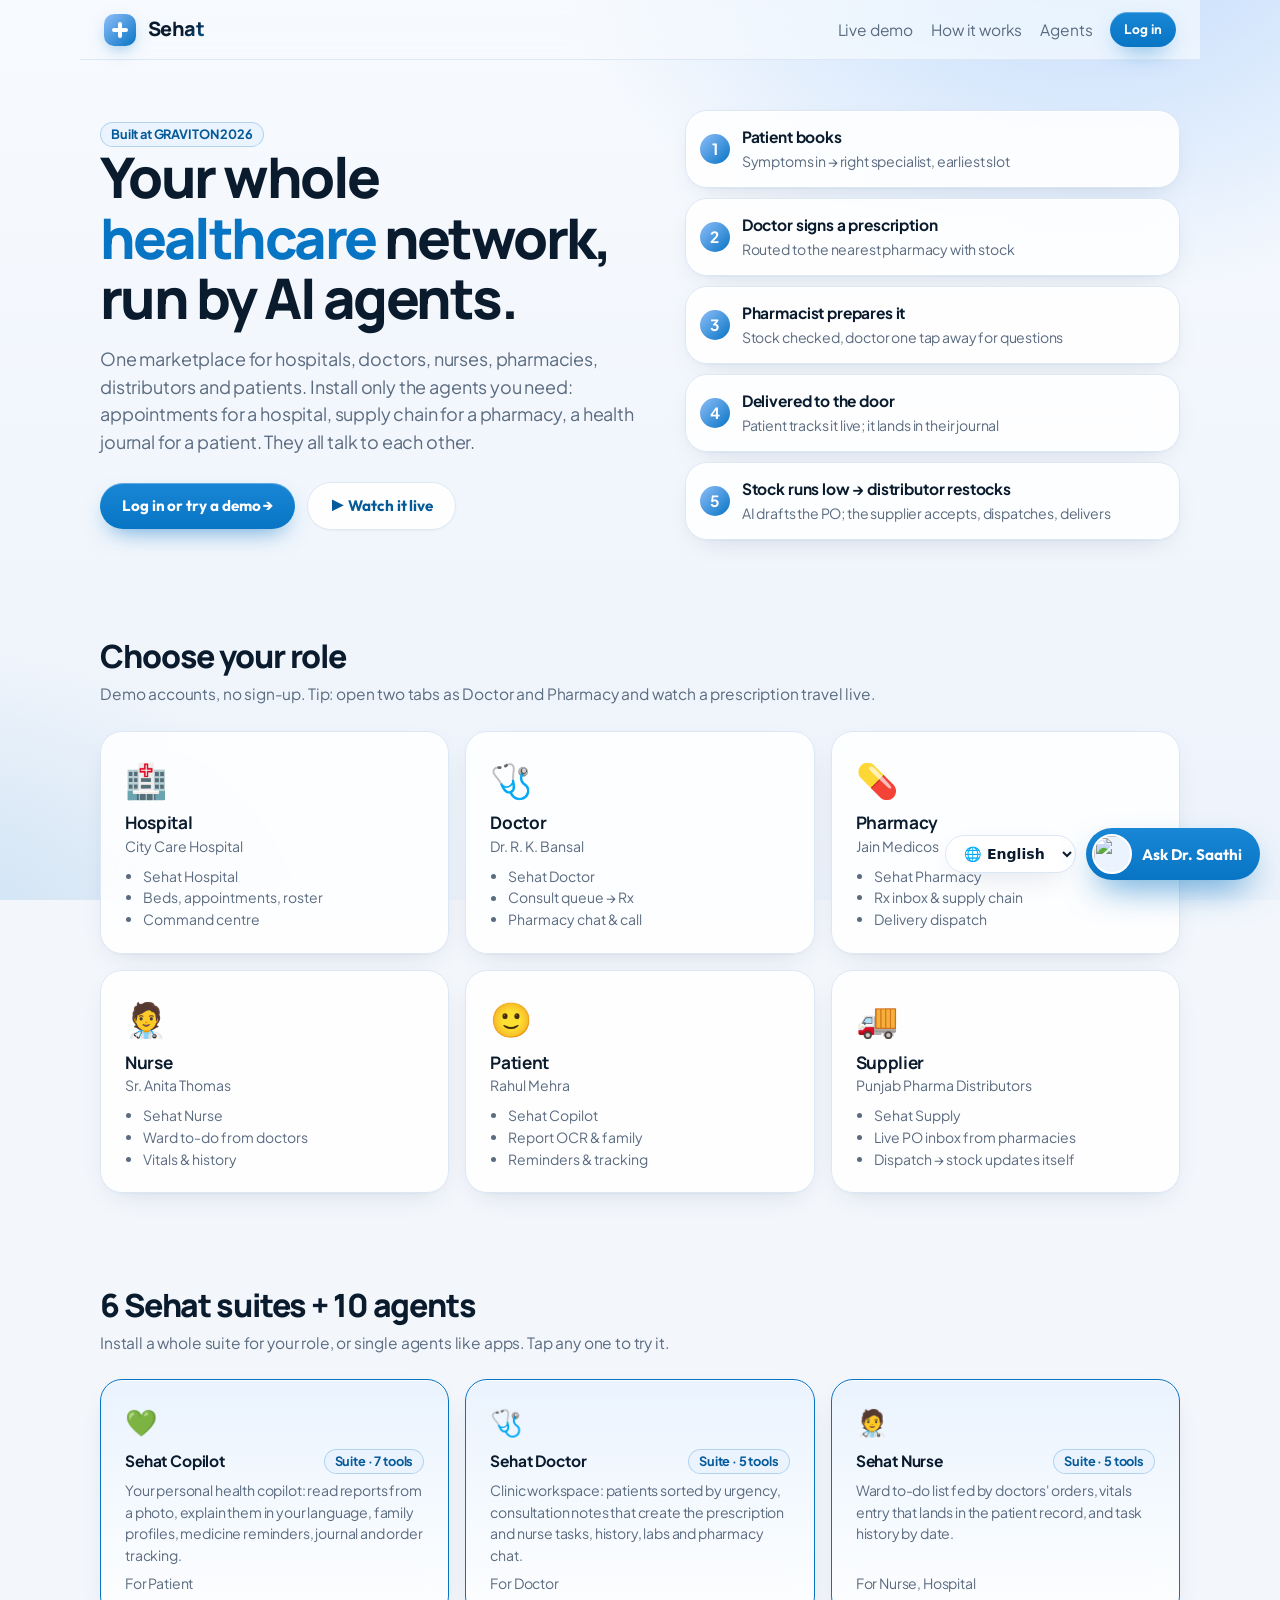
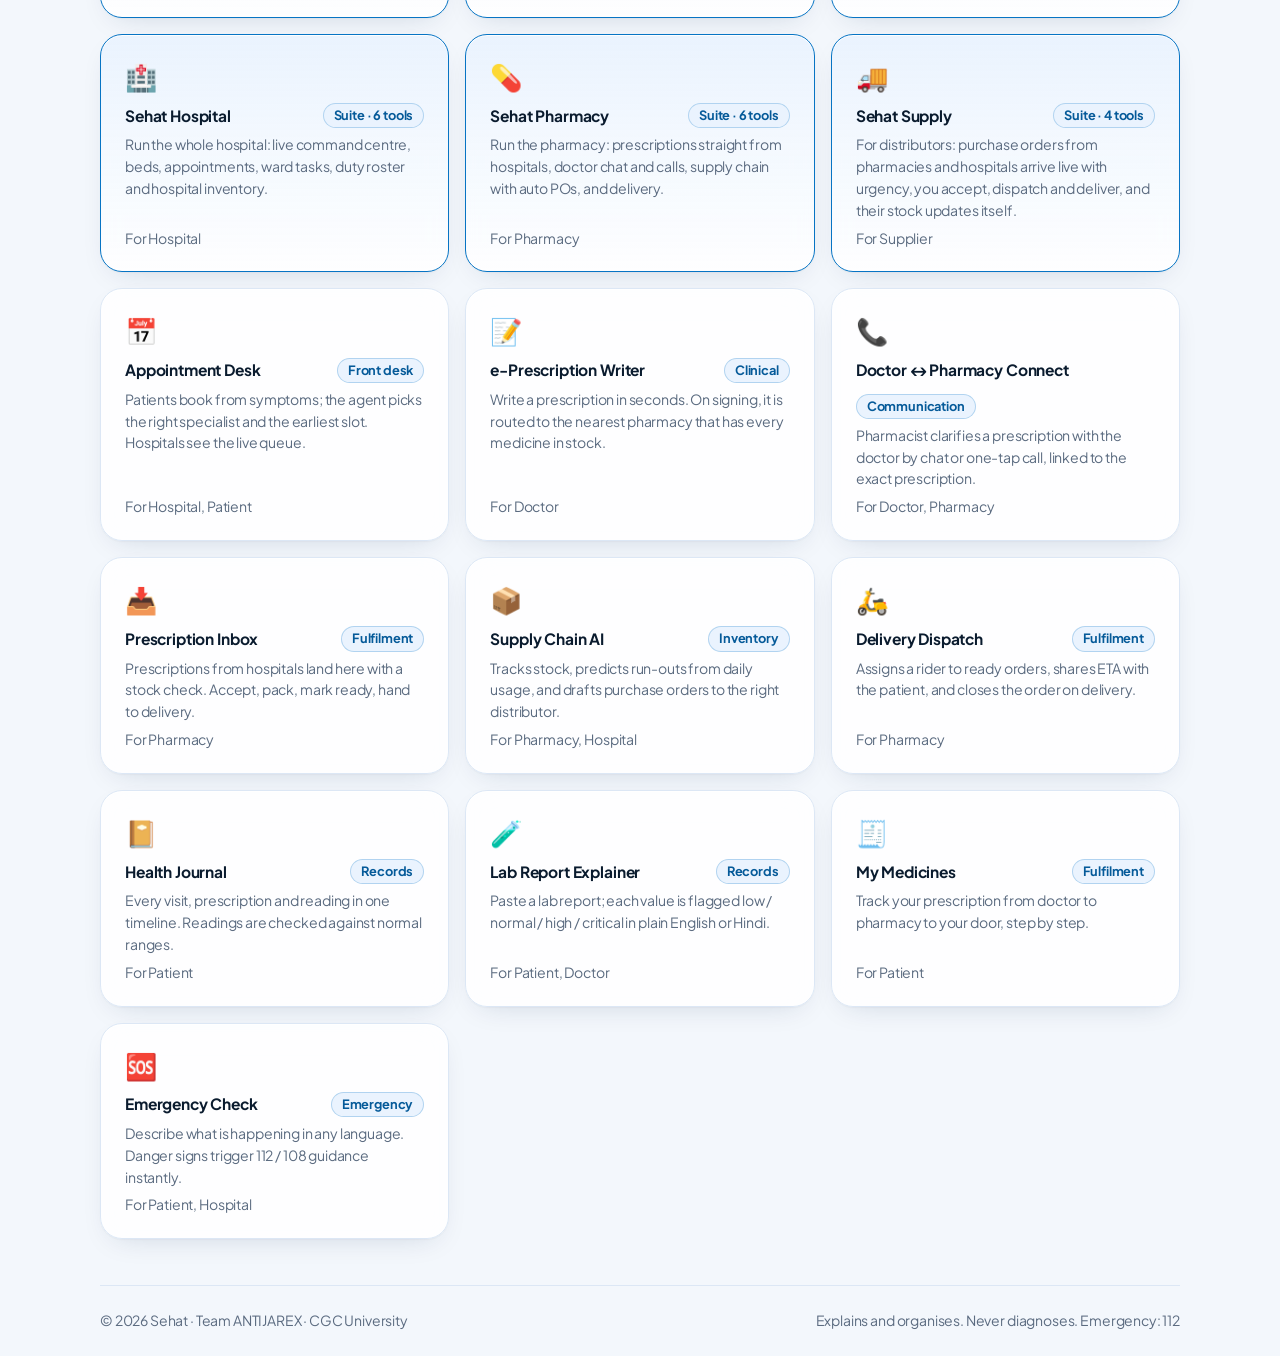
==== index.html @ 149d1398 "fix: reliable demo and hub-first routing; PDF fallback, sign-up, drop ER triage - Demo Doctor pane u" ====
<!doctype html>
<html lang="en">
<head>
<meta charset="utf-8">
<meta name="viewport" content="width=device-width,initial-scale=1">
<script>try{var th=localStorage.getItem("sehat_theme");if(th!=="dark"&&th!=="light")th=matchMedia("(prefers-color-scheme: dark)").matches?"dark":"light";document.documentElement.dataset.theme=th}catch(e){document.documentElement.dataset.theme="light"}</script>
<link rel="icon" href="/favicon.svg?v=2" type="image/svg+xml">
<title>Sehat · Healthcare Agents</title>
<link rel="preconnect" href="https://fonts.googleapis.com"><link rel="stylesheet" href="https://fonts.googleapis.com/css2?family=Manrope:wght@600;700;800&family=Outfit:wght@500;600;700&family=IBM+Plex+Mono:wght@500;600&family=Plus+Jakarta+Sans:wght@400;500;600;700&display=swap">
<link rel="stylesheet" href="style.css?v=9">
<style>
.wrap{max-width:1120px;margin:auto;padding:0 20px}
.top{display:flex;align-items:center;gap:18px;padding:12px 24px;margin:0 -20px}.top .links{margin-left:auto;display:flex;gap:18px;align-items:center}.top .links a:not(.btn){text-decoration:none;color:var(--mut)}
.hero{display:grid;grid-template-columns:1.1fr 1fr;gap:40px;align-items:center;padding:50px 0}
.hero h1{font-size:clamp(34px,5.5vw,56px);line-height:1.08}.hero h1 span{color:var(--pri)}.hero p{color:var(--mut);font-size:18px;margin:16px 0 26px}
.flow{display:flex;flex-direction:column;gap:10px}.flow .card{display:flex;gap:12px;align-items:center;padding:14px}.flow .n{width:30px;height:30px;border-radius:50%;background:linear-gradient(135deg,#8EBEF9,#0774C4);color:#fff;display:grid;place-items:center;font-weight:700;flex:none}
section{padding:46px 0}h2{font-size:32px;margin-bottom:6px}.sub{color:var(--mut);margin:0 0 24px}
.role{cursor:pointer;transition:.15s;text-align:left}.role:hover{border-color:var(--pri);transform:translateY(-2px)}.role .ic{font-size:34px}.role ul{margin:8px 0 0;padding-left:18px;color:var(--mut);font-size:14px}
#cat .agent{cursor:pointer}#cat .agent:hover{transform:translateY(-2px)}.role.dim{opacity:.4}.role.hit{border-color:var(--pri);box-shadow:0 0 0 3px rgba(142,190,249,.5),var(--shadow-lg)}#pickHint{color:var(--teal-dark);font-weight:600}#start{scroll-margin-top:70px}
footer{border-top:1px solid var(--line);padding:24px 0;color:var(--mut);font-size:14px;display:flex;justify-content:space-between;flex-wrap:wrap;gap:8px}
@media(max-width:860px){.hero{grid-template-columns:1fr}.top .links a:not(.btn){display:none}}
</style>
</head>
<body>
<div class="wrap">
<div class="top topbar"><a class="brand" href="/" aria-label="Sehat home"><span class="brand-mark" aria-hidden="true"></span><span class="brand-name">Sehat</span></a>
  <div class="links"><a href="demo.html">Live demo</a><a href="#flow">How it works</a><a href="#agents">Agents</a><a href="login.html" class="btn sm">Log in</a></div></div>

<div class="hero">
  <div><span class="pill">Built at GRAVITON 2026</span>
    <h1>Your whole <span>healthcare</span> network, run by AI agents.</h1>
    <p>One marketplace for hospitals, doctors, nurses, pharmacies, distributors and patients. Install only the agents you need: appointments for a hospital, supply chain for a pharmacy, a health journal for a patient. They all talk to each other.</p>
    <div class="row"><a class="btn" href="login.html">Log in or try a demo →</a><a class="btn ghost" href="demo.html">▶ Watch it live</a></div></div>
  <div class="flow" id="flow">
    <div class="card"><span class="n">1</span><div><b>Patient books</b><br><span class="muted">Symptoms in → right specialist, earliest slot</span></div></div>
    <div class="card"><span class="n">2</span><div><b>Doctor signs a prescription</b><br><span class="muted">Routed to the nearest pharmacy with stock</span></div></div>
    <div class="card"><span class="n">3</span><div><b>Pharmacist prepares it</b><br><span class="muted">Stock checked, doctor one tap away for questions</span></div></div>
    <div class="card"><span class="n">4</span><div><b>Delivered to the door</b><br><span class="muted">Patient tracks it live; it lands in their journal</span></div></div>
    <div class="card"><span class="n">5</span><div><b>Stock runs low → distributor restocks</b><br><span class="muted">AI drafts the PO; the supplier accepts, dispatches, delivers</span></div></div>
  </div>
</div>

<section id="start"><h2>Choose your role</h2><p class="sub" id="pickHint" style="display:none"></p><p class="sub">Demo accounts, no sign-up. Tip: open two tabs as Doctor and Pharmacy and watch a prescription travel live.</p>
  <div class="grid g3" id="roles"></div></section>

<section id="agents"><h2>6 Sehat suites + 10 agents</h2><p class="sub">Install a whole suite for your role, or single agents like apps. Tap any one to try it.</p><div class="grid g3" id="cat"></div></section>

<footer><span>© 2026 Sehat · Team ANTIJAREX · CGC University</span><span>Explains and organises. Never diagnoses. Emergency: 112</span></footer>
</div>
<script src="data.js?v=10"></script>
<script>
const WHAT={hospital:['Sehat Hospital','Beds, appointments, roster','Command centre'],doctor:['Sehat Doctor','Consult queue → Rx','Pharmacy chat & call'],nurse:['Sehat Nurse','Ward to-do from doctors','Vitals & history'],pharmacy:['Sehat Pharmacy','Rx inbox & supply chain','Delivery dispatch'],patient:['Sehat Copilot','Report OCR & family','Reminders & tracking'],supplier:['Sehat Supply','Live PO inbox from pharmacies','Dispatch → stock updates itself']};
document.getElementById('roles').innerHTML=Object.entries(ROLES).map(([k,r])=>`<button class="card role" data-role="${k}" onclick="enter('${k}')"><span class="ic">${r.ic}</span><h3 style="margin-top:6px">${r.label}</h3><span class="muted">${r.org}</span><ul>${WHAT[k].map(x=>`<li>${x}</li>`).join('')}</ul></button>`).join('');
document.getElementById('cat').innerHTML=SUITES.map(a=>`<div class="card agent" onclick="pick('${a.id}')" style="border-color:var(--pri);background:linear-gradient(180deg,var(--soft),var(--card))"><span class="ic">${a.ic}</span><div class="row"><b>${a.name}</b><span class="sp"></span><span class="pill">Suite · ${a.tabs.length} tools</span></div><p>${a.desc}</p><span class="muted">For ${a.for.map(r=>ROLES[r].label).join(', ')}</span></div>`).join('')+AGENTS.map(a=>`<div class="card agent" onclick="pick('${a.id}')"><span class="ic">${a.ic}</span><div class="row"><b>${a.name}</b><span class="sp"></span><span class="pill">${a.cat}</span></div><p>${a.desc}</p><span class="muted">For ${a.for.map(r=>ROLES[r].label).join(', ')}</span></div>`).join('');
const WORKSPACE={patient:'/hub/app.html?role=patient&view=sehat_copilot',doctor:'/hub/app.html?role=doctor&view=sehat_doctor',nurse:'/hub/app.html?role=nurse&view=sehat_nurse'};
// A feature card sends you up to the role chooser with the roles that can use it lit up.
function pick(aid){const a=SUITES.concat(AGENTS).find(x=>x.id===aid);try{sessionStorage.setItem('sehat_view',aid)}catch(e){}
  document.querySelectorAll('.role').forEach(b=>{const ok=a.for.includes(b.dataset.role);b.classList.toggle('hit',ok);b.classList.toggle('dim',!ok)});
  const h=document.getElementById('pickHint');h.style.display='';h.textContent=`${a.ic} ${a.name} is for ${a.for.map(r=>ROLES[r].label).join(' or ')}. Choose your role to open it.`;
  document.getElementById('start').scrollIntoView({behavior:'smooth'})}
function enter(k){try{sessionStorage.setItem('sehat_role',k);if(WORKSPACE[k])sessionStorage.removeItem('sehat_view')}catch(e){}location.href=WORKSPACE[k]||'app.html'}
</script>
<script src="assistant.js?v=5"></script>
</body>
</html>
---- style.css ----
/* Sehat network hub. Tokens, chrome and components are copied from Sehat Copilot
   (copilot/public/styles.css: base system + the 2026 blue remap at the end) so every
   hub page looks like the patient app. Hub class names (.ghost, .sm, .pill, .kpi) map onto them. */
:root{color-scheme:light;
  --teal:#0774C4;--teal-dark:#055A99;--teal-tint:#EAF3FE;--cyan:#8EBEF9;
  --ink:#0A1B2E;--muted:#5B6B80;--bg:#F3F7FC;--card:rgba(255,255,255,.86);--card-solid:#fff;
  --line:#DCE7F5;--line-light:rgba(220,231,245,.8);
  --ok:#059669;--warn:#D97706;--crit:#DC2626;--ok-bg:#D1FAE5;--warn-bg:#FEF3C7;--crit-bg:#FEE2E2;
  --radius:22px;--radius-sm:12px;
  --mono:"IBM Plex Mono",ui-monospace,Menlo,Consolas,monospace;
  --sans:"Plus Jakarta Sans","Outfit","Noto Sans Devanagari",system-ui,-apple-system,sans-serif;
  --display:"Manrope","Plus Jakarta Sans",system-ui,sans-serif;
  --shadow:0 1px 0 rgba(255,255,255,.9) inset,0 10px 30px -14px rgba(7,40,80,.18),0 1px 2px rgba(7,40,80,.04);
  --shadow-lg:0 1px 0 rgba(255,255,255,.9) inset,0 26px 60px -22px rgba(7,40,80,.28),0 2px 6px rgba(7,40,80,.05);
  /* hub aliases */
  --txt:var(--ink);--mut:var(--muted);--pri:var(--teal);--pri2:var(--cyan);--soft:var(--teal-tint);--bad:var(--crit);--r:var(--radius)}
:root[data-theme="dark"]{color-scheme:dark;
  --teal:#8EBEF9;--teal-dark:#B5D5FC;--teal-tint:rgba(142,190,249,.12);--cyan:#4FA3F0;--ink:#EAF2FD;--muted:#8FA3BD;--bg:#050D18;
  --card:rgba(10,24,42,.72);--card-solid:#0B1A2E;--line:rgba(142,190,249,.12);--line-light:rgba(142,190,249,.08);
  --ok-bg:rgba(5,150,105,.18);--warn-bg:rgba(217,119,6,.18);--crit-bg:rgba(220,38,38,.18);
  --shadow:0 1px 0 rgba(255,255,255,.05) inset,0 18px 40px -16px rgba(0,0,0,.75);
  --shadow-lg:0 1px 0 rgba(255,255,255,.07) inset,0 30px 70px -20px rgba(0,0,0,.85)}
*{box-sizing:border-box}html{-webkit-text-size-adjust:100%;scroll-behavior:smooth}
body{margin:0;background:var(--bg);color:var(--ink);font-family:var(--sans);font-size:15.5px;line-height:1.55;letter-spacing:-.01em;overflow-x:hidden;-webkit-font-smoothing:antialiased}
body::before{content:"";position:fixed;inset:0;z-index:-1;pointer-events:none;background:radial-gradient(70vw 50vw at 85% -10%,rgba(142,190,249,.55),transparent 60%),radial-gradient(50vw 40vw at -5% 105%,rgba(7,116,196,.14),transparent 60%),linear-gradient(180deg,#F7FAFE 0%,#EDF3FB 100%)}
:root[data-theme="dark"] body::before{background:radial-gradient(60vw 45vw at 85% -10%,rgba(7,116,196,.42),transparent 62%),radial-gradient(45vw 40vw at 0% 110%,rgba(142,190,249,.12),transparent 60%),linear-gradient(180deg,#06101D 0%,#040A13 100%)}
a{color:inherit}p{margin:0 0 .6em}
h1,h2,h3,h4,.brand-name{font-family:var(--display);margin:0;line-height:1.25}
h1{font-size:clamp(1.8rem,3vw,2.6rem);font-weight:800;letter-spacing:-.045em;line-height:1.06}h2{font-size:1.5rem;font-weight:800;letter-spacing:-.035em}h3{font-size:1.08rem;font-weight:700;letter-spacing:-.02em}
button,input,select,textarea{font:inherit;color:inherit}

/* top bar + logo (Copilot .topbar / .brand / .brand-mark) */
.topbar{position:sticky;top:0;z-index:30;display:flex;align-items:center;justify-content:space-between;gap:14px;padding:12px 24px;background:rgba(247,250,254,.72);-webkit-backdrop-filter:blur(20px) saturate(160%);backdrop-filter:blur(20px) saturate(160%);border-bottom:1px solid var(--line)}
:root[data-theme="dark"] .topbar{background:rgba(5,13,24,.66)}
.top-right{display:flex;align-items:center;gap:12px;flex-wrap:wrap}
.brand{display:flex;align-items:center;gap:12px;min-width:0;text-decoration:none;color:inherit}
.brand-mark{width:32px;height:32px;border-radius:10px;background:linear-gradient(135deg,#8EBEF9,#0774C4);box-shadow:0 6px 18px -6px rgba(7,116,196,.6);position:relative;flex:none;transition:transform .25s cubic-bezier(.16,1,.3,1)}
.brand:hover .brand-mark{transform:scale(1.08) rotate(3deg)}
.brand-mark::before,.brand-mark::after{content:"";position:absolute;background:#fff;border-radius:2px}
.brand-mark::before{left:14px;top:8px;width:4px;height:16px}.brand-mark::after{left:8px;top:14px;width:16px;height:4px}
.brand-name{font-weight:800;font-size:1.24rem;white-space:nowrap;letter-spacing:-.03em;background:linear-gradient(135deg,var(--ink) 60%,var(--teal-dark) 100%);-webkit-background-clip:text;background-clip:text;-webkit-text-fill-color:transparent}
.userchip{display:inline-flex;align-items:center;gap:8px;border:1px solid var(--line);background:var(--card);border-radius:999px;padding:5px 12px 5px 6px;font-size:.86rem;font-weight:600}
.userchip i{font-style:normal;width:26px;height:26px;border-radius:50%;display:grid;place-items:center;background:var(--teal-tint)}
.themebtn{width:36px;height:36px;border-radius:50%;border:1px solid var(--line);background:var(--card);cursor:pointer;display:grid;place-items:center}

/* buttons (Copilot .btn / .btn.primary / .btn.secondary / .btn.small) */
.btn{display:inline-flex;align-items:center;justify-content:center;gap:8px;font-family:"Outfit",var(--sans);border:0;background:linear-gradient(180deg,#1A86D6 0%,#0774C4 100%);color:#fff;padding:11px 22px;border-radius:999px;cursor:pointer;font-weight:700;font-size:.95rem;text-decoration:none;letter-spacing:-.005em;box-shadow:0 10px 24px -10px rgba(7,116,196,.7),0 1px 0 rgba(255,255,255,.3) inset;transition:transform .25s cubic-bezier(.2,.8,.2,1),box-shadow .25s ease,background .25s ease}
.btn:hover:not(:disabled){transform:translateY(-2px);box-shadow:0 16px 32px -12px rgba(7,116,196,.8),0 1px 0 rgba(255,255,255,.3) inset}
.btn:active{transform:translateY(1px) scale(.97)}
:root[data-theme="dark"] .btn{background:linear-gradient(180deg,#A6CCFA 0%,#8EBEF9 100%);color:#04213F}
.btn.ghost{background:rgba(255,255,255,.88);color:var(--teal-dark);border:1px solid var(--line);box-shadow:0 1px 2px rgba(15,23,42,.04),inset 0 1px 0 rgba(255,255,255,.85)}
:root[data-theme="dark"] .btn.ghost{background:rgba(142,190,249,.08);color:var(--teal-dark)}
.btn.sm{padding:7px 14px;font-size:.86rem;font-weight:600}
.btn.red{background:linear-gradient(180deg,#EF4444,#DC2626);color:#fff;box-shadow:0 10px 24px -10px rgba(220,38,38,.6)}
.btn:disabled{opacity:.5;cursor:not-allowed;transform:none}
.link{background:none;border:0;color:var(--muted);cursor:pointer;font:inherit;padding:0;text-align:left}.link:hover{color:var(--teal)}

/* surfaces (Copilot .card / .stat / .kicker / .badge / .flag) */
.card{background:var(--card);-webkit-backdrop-filter:blur(14px);backdrop-filter:blur(14px);border:1px solid var(--line);border-radius:var(--radius);padding:22px 24px;box-shadow:var(--shadow);position:relative;transition:transform .45s cubic-bezier(.2,.8,.2,1),box-shadow .45s ease,border-color .3s ease}
.card:hover{box-shadow:var(--shadow-lg);border-color:rgba(142,190,249,.55)}
.grid{display:grid;gap:16px}.g2{grid-template-columns:repeat(2,minmax(0,1fr))}.g3{grid-template-columns:repeat(3,minmax(0,1fr))}.g4{grid-template-columns:repeat(4,minmax(0,1fr))}
@media(max-width:900px){.g3,.g4{grid-template-columns:1fr 1fr}.g2{grid-template-columns:1fr}}@media(max-width:560px){.g3,.g4{grid-template-columns:1fr}}
.row{display:flex;gap:12px;align-items:center;flex-wrap:wrap}.sp{flex:1}
.muted{color:var(--muted);font-size:.88rem}
.pill{display:inline-flex;align-items:center;gap:6px;border-radius:999px;padding:2px 10px;font-size:.8rem;font-weight:700;line-height:1.5;white-space:nowrap;border:1px solid rgba(7,116,196,.25);color:var(--teal-dark);background:var(--teal-tint)}
.pill.ok{color:var(--ok);background:var(--ok-bg);border-color:rgba(16,185,129,.3)}
.pill.warn{color:var(--warn);background:var(--warn-bg);border-color:rgba(245,158,11,.35)}
.pill.bad{color:var(--crit);background:var(--crit-bg);border-color:rgba(239,68,68,.35)}
.eyebrow,.kicker{font-family:var(--mono);font-size:.72rem;font-weight:600;text-transform:uppercase;letter-spacing:.18em;color:var(--teal)}
.kicker::before{content:"";display:inline-block;width:18px;height:1px;background:currentColor;vertical-align:middle;margin-right:10px;opacity:.7}
.kpi{border-radius:22px;padding:20px 22px;overflow:hidden}
.kpi b{display:block;font-family:var(--display);font-size:2.3rem;font-weight:800;line-height:1;letter-spacing:-.03em;margin-bottom:6px;color:var(--teal-dark)}
.kpi span{color:var(--muted);font-size:.92rem;font-weight:600}
.ai{display:flex;gap:12px;align-items:flex-start;border-radius:16px;padding:14px 16px;background:linear-gradient(135deg,rgba(7,116,196,.10),rgba(142,190,249,.08));border:1px solid rgba(7,116,196,.22);margin-bottom:14px}
.ai b{color:var(--teal-dark)}

/* forms + tables */
input,select,textarea{width:100%;background:var(--card-solid);border:1px solid var(--line);color:var(--ink);border-radius:14px;padding:10px 13px;font:inherit;transition:border-color .2s ease,box-shadow .2s ease}
input:focus,select:focus,textarea:focus{border-color:var(--teal);box-shadow:0 0 0 4px rgba(142,190,249,.35);outline:none}
:focus-visible{outline:3px solid rgba(142,190,249,.8);outline-offset:2px}
textarea{min-height:90px;resize:vertical}label{display:block;font-size:.84rem;font-weight:600;color:var(--muted);margin:12px 0 5px}
table{width:100%;border-collapse:collapse;font-size:.92rem}th,td{text-align:left;padding:10px 8px;border-bottom:1px solid var(--line)}
th{font-family:var(--mono);color:var(--muted);font-weight:600;font-size:.7rem;text-transform:uppercase;letter-spacing:.1em}

/* app shell (Copilot .shell / .nav / .main) */
.shell{display:grid;grid-template-columns:250px minmax(0,1fr);max-width:1360px;margin:0 auto;gap:16px}
.side{position:sticky;top:64px;align-self:start;display:flex;flex-direction:column;gap:12px;padding:22px 12px;max-height:calc(100vh - 64px);overflow:auto}
.org{border-radius:16px;padding:12px 14px;font-size:.84rem;background:var(--card);border:1px solid var(--line);box-shadow:var(--shadow)}.org b{display:block;font-family:var(--display);font-size:1rem}
.nav{display:flex;flex-direction:column;gap:4px}
.nav a{display:flex;align-items:center;gap:10px;border:1px solid transparent;padding:11px 14px;border-radius:14px;cursor:pointer;color:var(--muted);font-weight:600;font-size:.94rem;text-decoration:none;position:relative;overflow:hidden;transition:background .25s ease,color .25s ease,transform .25s ease}
.nav a:hover{background:rgba(7,116,196,.08);color:var(--ink);transform:translateX(3px)}
.nav a.on{background:linear-gradient(90deg,rgba(142,190,249,.22),rgba(142,190,249,0));color:var(--teal-dark);font-weight:700}
.nav a.on::before{content:"";position:absolute;left:0;top:8px;bottom:8px;width:4px;border-radius:0 4px 4px 0;background:linear-gradient(180deg,#8EBEF9,#0774C4);box-shadow:0 0 14px rgba(7,116,196,.6)}
.nav .h{font-family:var(--mono);font-size:.68rem;text-transform:uppercase;letter-spacing:.14em;color:var(--muted);margin:14px 14px 4px}
.nav a.ws{background:linear-gradient(180deg,#1A86D6,#0774C4);color:#fff}
.main{padding:24px 28px 48px;min-width:0}
.main.rise>*{animation:v3rise .5s cubic-bezier(.2,.8,.2,1) both}
@keyframes v3rise{from{opacity:0;transform:translateY(14px)}to{opacity:1;transform:none}}
.head{margin-bottom:22px}.head p{margin:6px 0 0;color:var(--muted);font-size:1.04rem;max-width:62ch}
@media(max-width:820px){.shell{grid-template-columns:1fr}.side{position:static;max-height:none}.main{padding:18px 16px}.topbar{padding:10px 16px}}

/* hub widgets */
.agent{display:flex;flex-direction:column;gap:6px}.agent .ic{font-size:26px}.agent p{margin:0;color:var(--muted);font-size:.88rem;flex:1}
.feed div{padding:9px 0;border-bottom:1px solid var(--line);font-size:.92rem}.feed small{color:var(--muted)}
.steps{display:flex;gap:4px;margin:10px 0}.steps span{flex:1;height:6px;border-radius:9px;background:var(--line)}.steps span.on{background:linear-gradient(90deg,#8EBEF9,#0774C4)}
.msg{padding:9px 13px;border-radius:16px;margin:6px 0;max-width:80%;font-size:.92rem}.msg.me{background:var(--teal);color:#fff;margin-left:auto}.msg.them{background:var(--teal-tint)}
#toast{position:fixed;bottom:20px;right:20px;background:var(--ink);color:var(--bg);padding:11px 18px;border-radius:999px;font-weight:600;opacity:0;transition:.25s;pointer-events:none;z-index:50}#toast.on{opacity:1}
.hero-card{padding:34px 38px;border-radius:28px;color:#EAF2FD;border:1px solid rgba(142,190,249,.35);position:relative;overflow:hidden;margin-bottom:20px;
  background:radial-gradient(120% 140% at 100% 0%,rgba(142,190,249,.55) 0%,rgba(142,190,249,0) 45%),radial-gradient(90% 120% at 0% 100%,rgba(3,40,80,.9) 0%,rgba(3,40,80,0) 60%),linear-gradient(135deg,#0774C4 0%,#04437A 100%);
  box-shadow:0 40px 80px -30px rgba(7,116,196,.6),0 1px 0 rgba(255,255,255,.25) inset}
.hero-card .eyebrow{color:#B9D7FB}.hero-card h2{font-size:clamp(26px,3vw,40px);max-width:620px;margin:6px 0 8px;color:#fff}.hero-card p{max-width:62%;margin:0;color:#DCEBFD}
.hero-card .orbic{position:absolute;right:46px;top:50%;transform:translateY(-50%);font-size:64px;filter:drop-shadow(0 0 26px rgba(142,190,249,.75))}
@media(max-width:720px){.hero-card p{max-width:100%}.hero-card .orbic{display:none}}
.tabs{display:inline-flex;flex-wrap:wrap;gap:4px;border-radius:999px;padding:4px;background:rgba(7,116,196,.06);border:1px solid var(--line);margin-bottom:20px}
.tabs button{border:0;background:none;border-radius:999px;padding:8px 16px;font-weight:600;font-size:.88rem;color:var(--muted);cursor:pointer}
.tabs button.on{background:var(--card-solid);color:var(--teal-dark);box-shadow:0 4px 14px -6px rgba(7,40,80,.3)}
.chips{display:flex;flex-wrap:wrap;gap:6px}.chips button{border:1px solid var(--line);background:var(--card);color:var(--ink);border-radius:999px;padding:6px 12px;font:inherit;font-size:.86rem;cursor:pointer}.chips button.on{background:var(--teal);border-color:var(--teal);color:#fff}
.scale{display:flex;gap:6px}.scale button{width:38px;height:38px;border-radius:50%;border:1px solid var(--line);background:var(--card);color:var(--ink);cursor:pointer;font:inherit}.scale button.on{background:var(--teal);color:#fff;border-color:var(--teal)}
.famchip{display:flex;gap:6px;flex-wrap:wrap;margin-bottom:16px}.famchip button{border:1px solid var(--line);background:var(--card);border-radius:999px;padding:6px 14px;cursor:pointer;font:inherit;color:var(--ink)}.famchip button.on{border-color:var(--teal);background:var(--teal-tint);color:var(--teal-dark);font-weight:600}

/* login */
.login-shell{min-height:100dvh;display:grid;grid-template-columns:1.1fr 1fr;gap:7vw;align-items:center;padding:5vw 8vw}
.login-story h1{font-size:clamp(42px,5.4vw,74px);line-height:1.02;margin:30px 0 16px}.login-story p{max-width:430px;color:var(--muted)}
.orb{width:130px;height:130px;display:grid;place-items:center;font-size:58px;border-radius:36px;background:linear-gradient(135deg,#8EBEF9,#0774C4);color:#fff;box-shadow:0 30px 40px -18px rgba(7,116,196,.45);margin-top:30px}
.login-form{padding:40px;max-width:480px;width:100%}.login-form h2{font-size:38px}.demo-roles{display:grid;grid-template-columns:1fr 1fr;gap:8px;margin-top:10px}
.demo-roles button{background:var(--card-solid);border:1px solid var(--line);border-radius:14px;padding:10px 12px;text-align:left;cursor:pointer;font:inherit;color:var(--ink);transition:border-color .2s,transform .2s}.demo-roles button:hover{border-color:var(--teal);transform:translateY(-1px)}
@media(max-width:820px){.login-shell{grid-template-columns:1fr;padding:28px 18px}.orb{display:none}}
/* narrow screens and demo panes: sidebar becomes a scrolling tab strip so content starts at the top */
@media(max-width:820px){.userchip,.org,.nav .h{display:none}.side{padding:8px 12px 0}.nav{flex-direction:row;overflow-x:auto;gap:6px}.nav a{white-space:nowrap;padding:8px 12px}.nav a.on::before{display:none}.nav a.on{background:var(--teal-tint)}.hero-card{padding:22px 24px}.tabs{display:flex;flex-wrap:nowrap;overflow-x:auto;border-radius:16px}.tabs button{white-space:nowrap}}
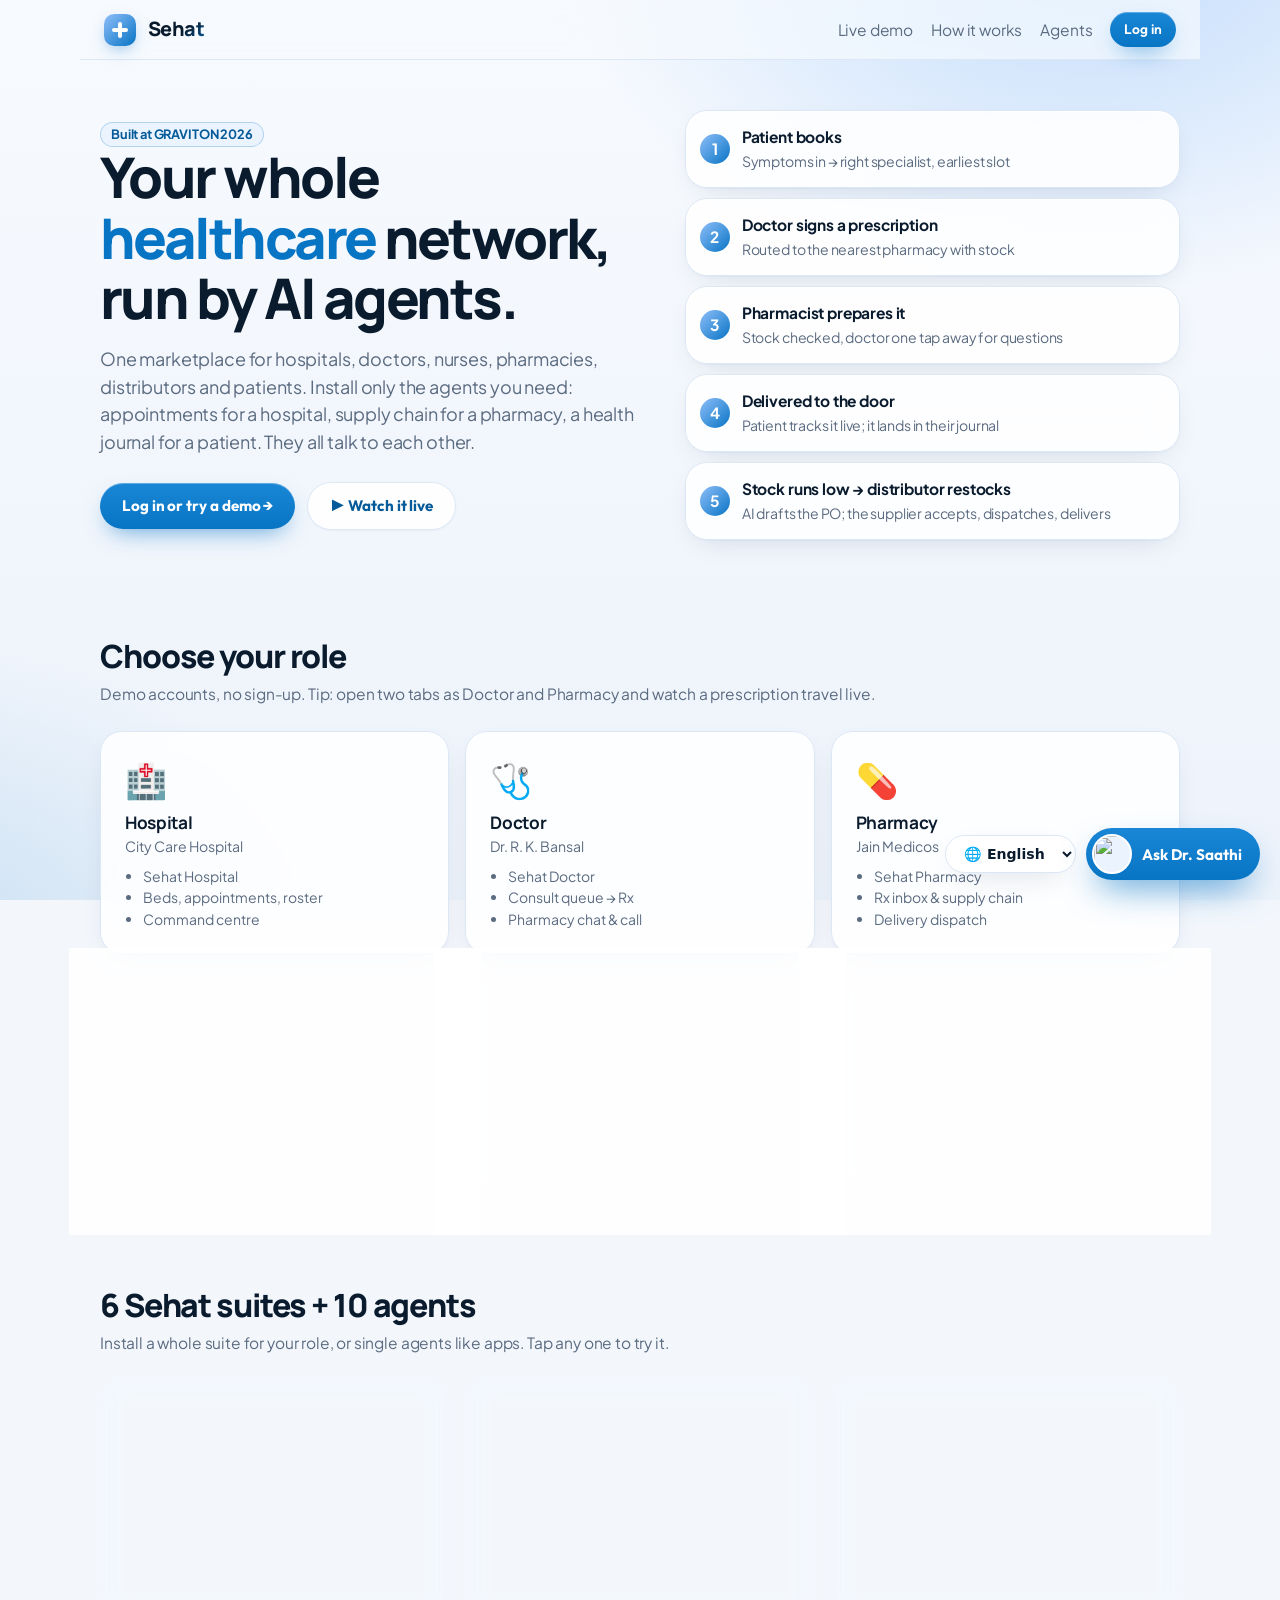
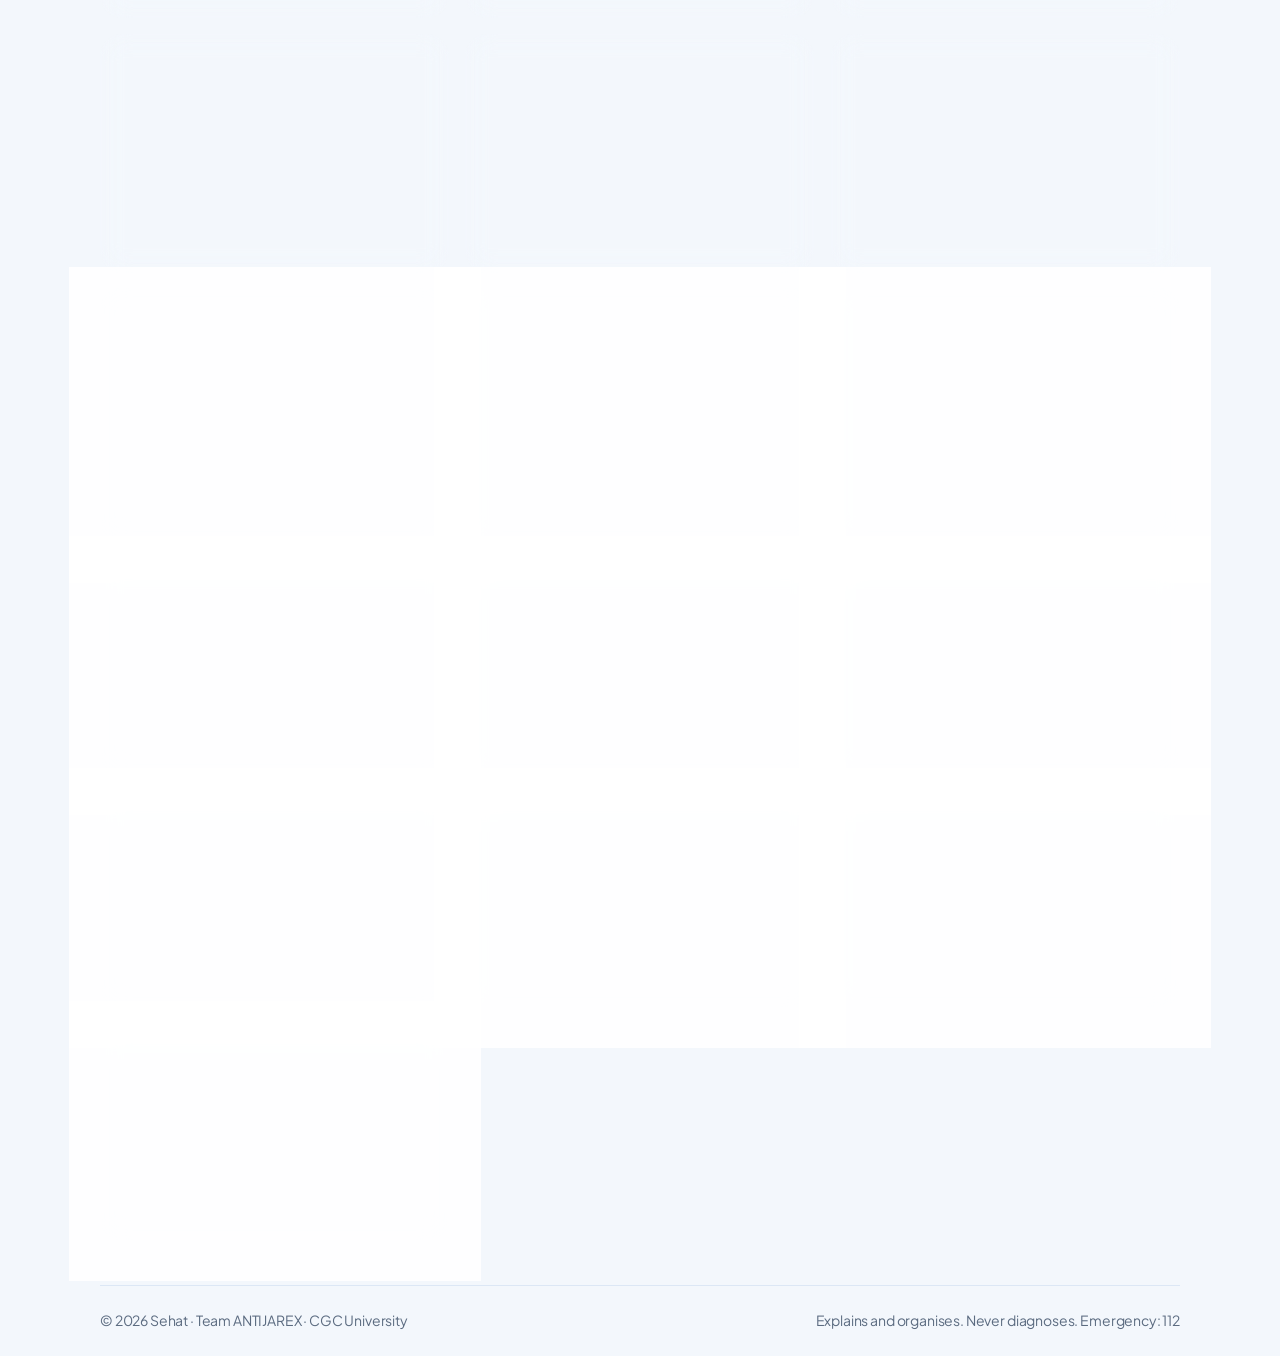
==== commit e367cb1e: "feat: show the signed-in person's own name A patient who creates an account (or logs in) sees their " ====
--- a/index.html
+++ b/index.html
@@ -58,7 +58,7 @@
   document.querySelectorAll('.role').forEach(b=>{const ok=a.for.includes(b.dataset.role);b.classList.toggle('hit',ok);b.classList.toggle('dim',!ok)});
   const h=document.getElementById('pickHint');h.style.display='';h.textContent=`${a.ic} ${a.name} is for ${a.for.map(r=>ROLES[r].label).join(' or ')}. Choose your role to open it.`;
   document.getElementById('start').scrollIntoView({behavior:'smooth'})}
-function enter(k){try{sessionStorage.setItem('sehat_role',k);if(WORKSPACE[k])sessionStorage.removeItem('sehat_view')}catch(e){}location.href=WORKSPACE[k]||'app.html'}
+function enter(k){try{sessionStorage.setItem('sehat_role',k);sessionStorage.removeItem('sehat_user');if(WORKSPACE[k])sessionStorage.removeItem('sehat_view')}catch(e){}location.href=WORKSPACE[k]||'app.html'}
 </script>
 <script src="assistant.js?v=5"></script>
 </body>
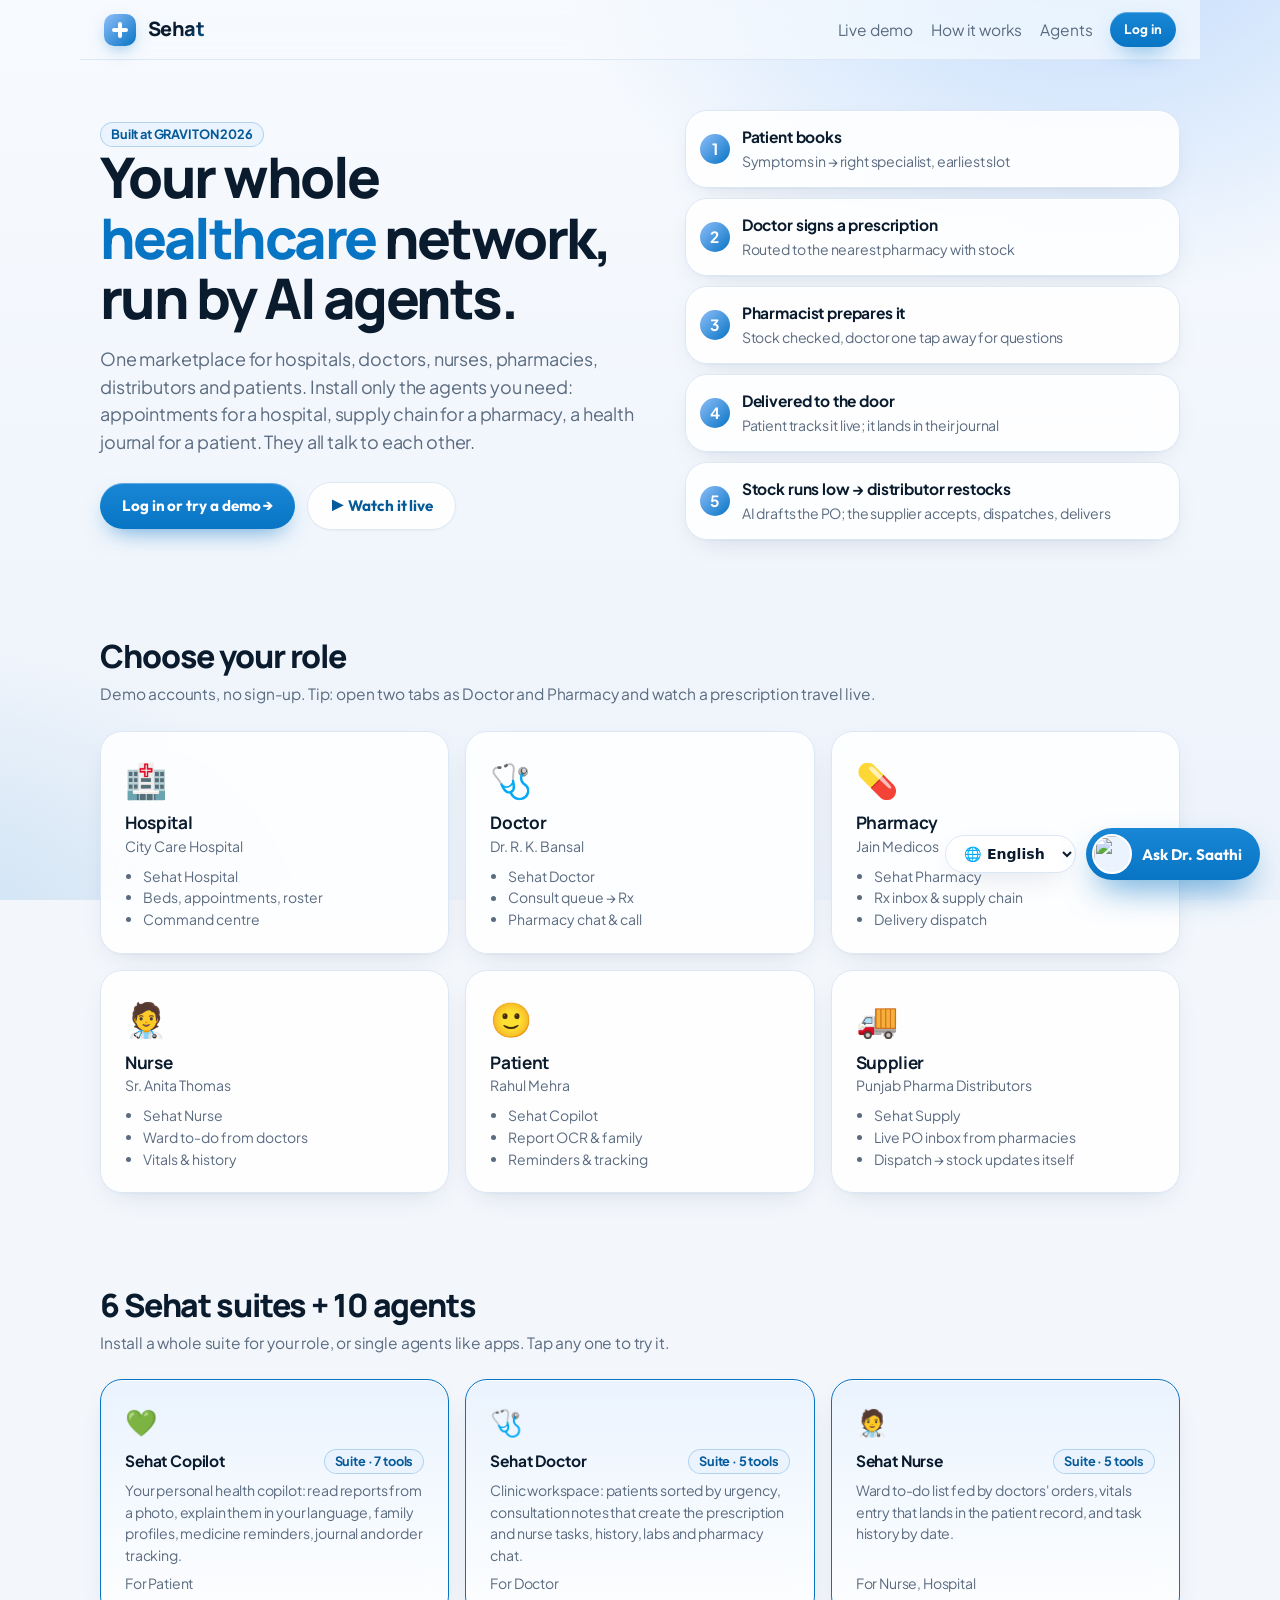
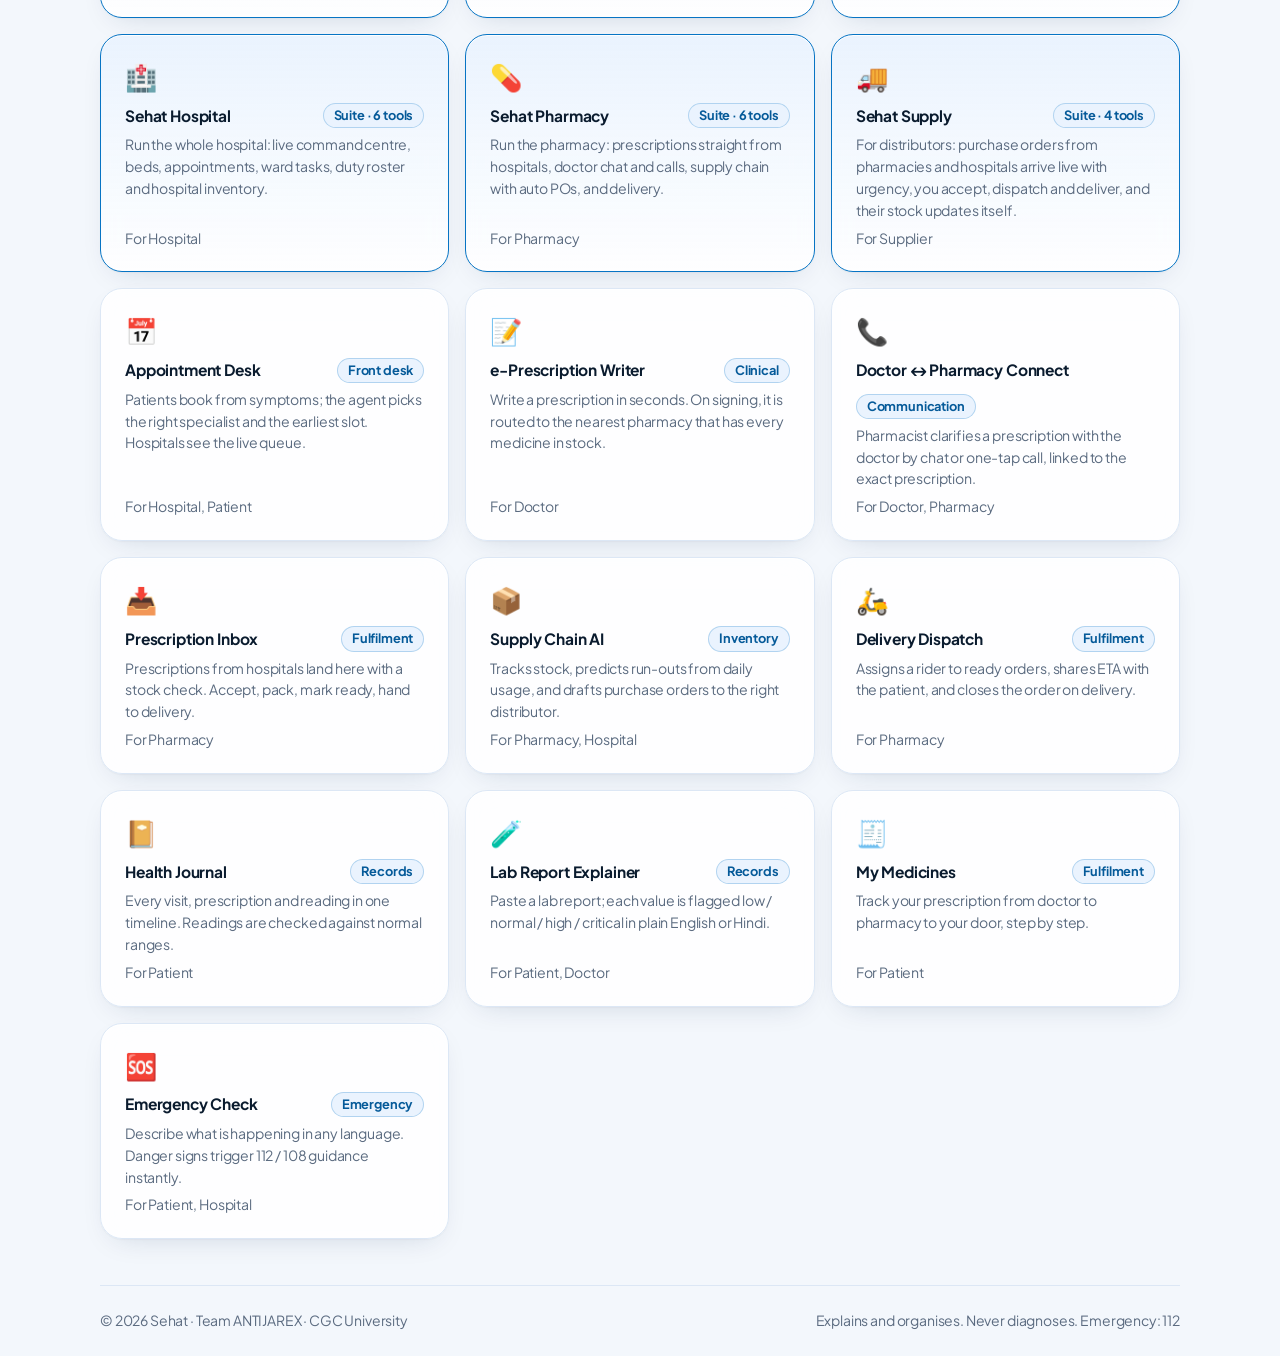
==== commit 534499c4: "feat(dashboard): every hover target is clickable KPI tiles open the matching tab of the role's suite" ====
--- a/index.html
+++ b/index.html
@@ -7,7 +7,7 @@
 <link rel="icon" href="/favicon.svg?v=2" type="image/svg+xml">
 <title>Sehat · Healthcare Agents</title>
 <link rel="preconnect" href="https://fonts.googleapis.com"><link rel="stylesheet" href="https://fonts.googleapis.com/css2?family=Manrope:wght@600;700;800&family=Outfit:wght@500;600;700&family=IBM+Plex+Mono:wght@500;600&family=Plus+Jakarta+Sans:wght@400;500;600;700&display=swap">
-<link rel="stylesheet" href="style.css?v=9">
+<link rel="stylesheet" href="style.css?v=10">
 <style>
 .wrap{max-width:1120px;margin:auto;padding:0 20px}
 .top{display:flex;align-items:center;gap:18px;padding:12px 24px;margin:0 -20px}.top .links{margin-left:auto;display:flex;gap:18px;align-items:center}.top .links a:not(.btn){text-decoration:none;color:var(--mut)}
--- a/style.css
+++ b/style.css
@@ -57,7 +57,14 @@
 
 /* surfaces (Copilot .card / .stat / .kicker / .badge / .flag) */
 .card{background:var(--card);-webkit-backdrop-filter:blur(14px);backdrop-filter:blur(14px);border:1px solid var(--line);border-radius:var(--radius);padding:22px 24px;box-shadow:var(--shadow);position:relative;transition:transform .45s cubic-bezier(.2,.8,.2,1),box-shadow .45s ease,border-color .3s ease}
-.card:hover{box-shadow:var(--shadow-lg);border-color:rgba(142,190,249,.55)}
+.card:hover{box-shadow:var(--shadow-lg)}
+/* anything that responds to hover is clickable: lift on hover, press on click, keyboard focus ring */
+button.card{font:inherit;color:inherit;text-align:left;width:100%;cursor:pointer}
+.card.click{cursor:pointer}.card.click:hover{transform:translateY(-3px);border-color:rgba(142,190,249,.75)}.card.click:active{transform:translateY(0) scale(.98)}
+.card.click:focus-visible{outline:3px solid rgba(142,190,249,.8);outline-offset:2px}
+.kpi.click span{transition:color .2s}.kpi.click:hover span{color:var(--teal-dark)}
+.feed div.click{cursor:pointer;border-radius:12px;padding-left:8px;padding-right:8px;margin:0 -8px;transition:background .2s}.feed div.click:hover{background:var(--teal-tint)}.feed div.click:active{transform:scale(.99)}
+.feed .go{color:var(--teal);font-weight:700;opacity:0;transition:opacity .2s}.feed div.click:hover .go{opacity:1}
 .grid{display:grid;gap:16px}.g2{grid-template-columns:repeat(2,minmax(0,1fr))}.g3{grid-template-columns:repeat(3,minmax(0,1fr))}.g4{grid-template-columns:repeat(4,minmax(0,1fr))}
 @media(max-width:900px){.g3,.g4{grid-template-columns:1fr 1fr}.g2{grid-template-columns:1fr}}@media(max-width:560px){.g3,.g4{grid-template-columns:1fr}}
 .row{display:flex;gap:12px;align-items:center;flex-wrap:wrap}.sp{flex:1}
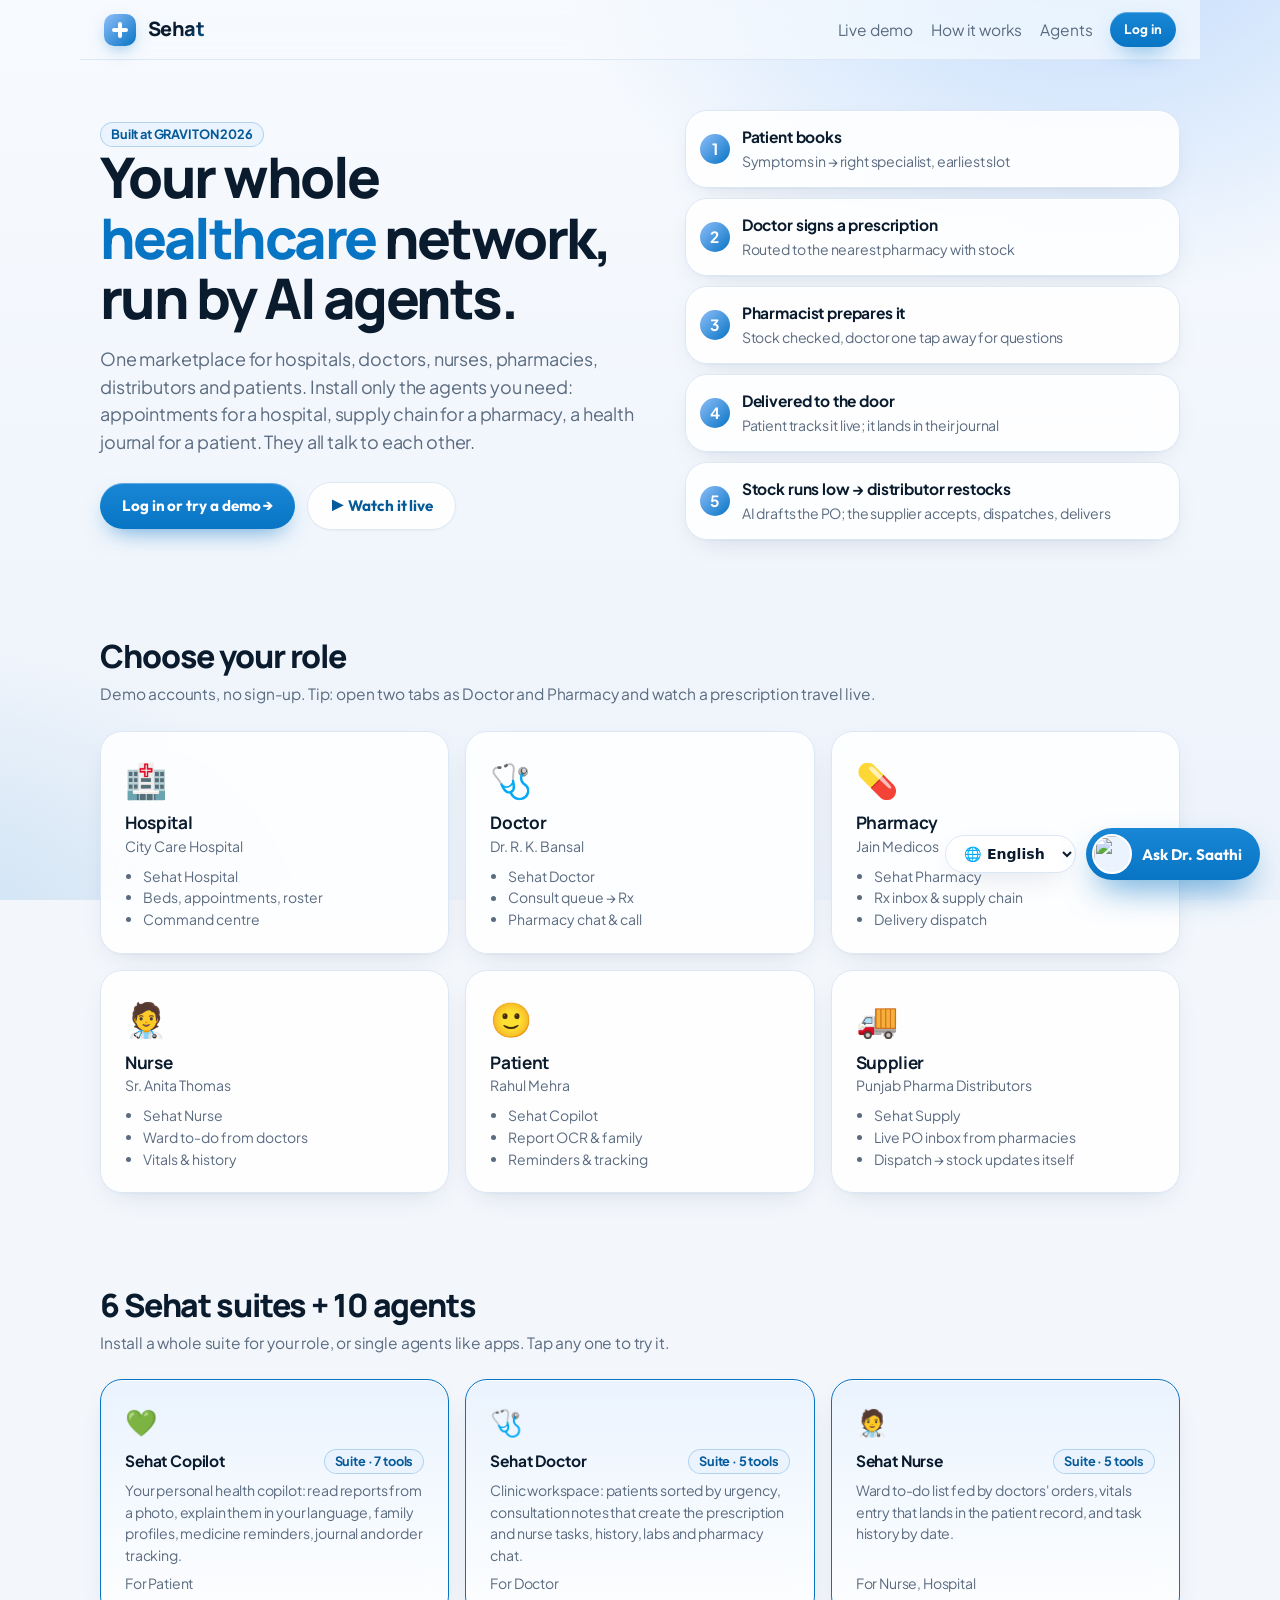
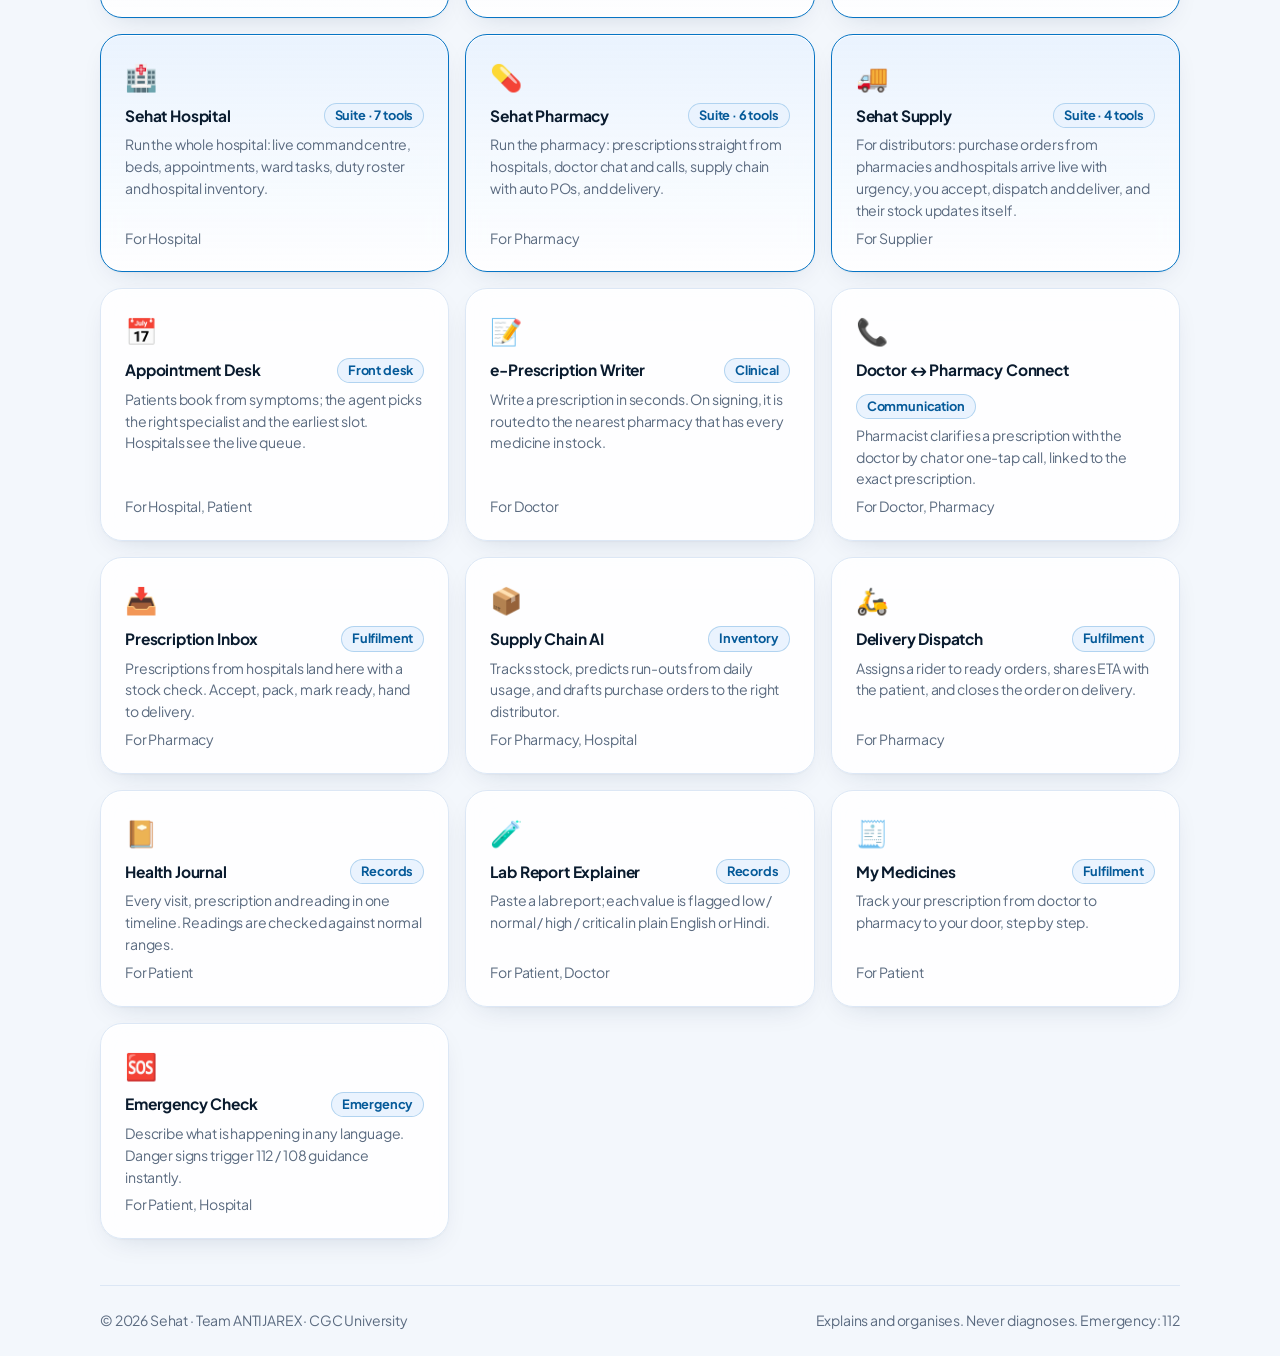
==== commit e95f00fc: "feat: hospital and pharmacy registry with patient choice - Network registry of hospitals (with their" ====
--- a/index.html
+++ b/index.html
@@ -47,7 +47,7 @@
 
 <footer><span>© 2026 Sehat · Team ANTIJAREX · CGC University</span><span>Explains and organises. Never diagnoses. Emergency: 112</span></footer>
 </div>
-<script src="data.js?v=10"></script>
+<script src="data.js?v=20"></script>
 <script>
 const WHAT={hospital:['Sehat Hospital','Beds, appointments, roster','Command centre'],doctor:['Sehat Doctor','Consult queue → Rx','Pharmacy chat & call'],nurse:['Sehat Nurse','Ward to-do from doctors','Vitals & history'],pharmacy:['Sehat Pharmacy','Rx inbox & supply chain','Delivery dispatch'],patient:['Sehat Copilot','Report OCR & family','Reminders & tracking'],supplier:['Sehat Supply','Live PO inbox from pharmacies','Dispatch → stock updates itself']};
 document.getElementById('roles').innerHTML=Object.entries(ROLES).map(([k,r])=>`<button class="card role" data-role="${k}" onclick="enter('${k}')"><span class="ic">${r.ic}</span><h3 style="margin-top:6px">${r.label}</h3><span class="muted">${r.org}</span><ul>${WHAT[k].map(x=>`<li>${x}</li>`).join('')}</ul></button>`).join('');
@@ -58,7 +58,7 @@
   document.querySelectorAll('.role').forEach(b=>{const ok=a.for.includes(b.dataset.role);b.classList.toggle('hit',ok);b.classList.toggle('dim',!ok)});
   const h=document.getElementById('pickHint');h.style.display='';h.textContent=`${a.ic} ${a.name} is for ${a.for.map(r=>ROLES[r].label).join(' or ')}. Choose your role to open it.`;
   document.getElementById('start').scrollIntoView({behavior:'smooth'})}
-function enter(k){try{sessionStorage.setItem('sehat_role',k);sessionStorage.removeItem('sehat_user');if(WORKSPACE[k])sessionStorage.removeItem('sehat_view')}catch(e){}location.href=WORKSPACE[k]||'app.html'}
+function enter(k){try{sessionStorage.setItem('sehat_role',k);sessionStorage.removeItem('sehat_user');sessionStorage.removeItem('sehat_org');if(WORKSPACE[k])sessionStorage.removeItem('sehat_view')}catch(e){}location.href=WORKSPACE[k]||'app.html'}
 </script>
 <script src="assistant.js?v=5"></script>
 </body>
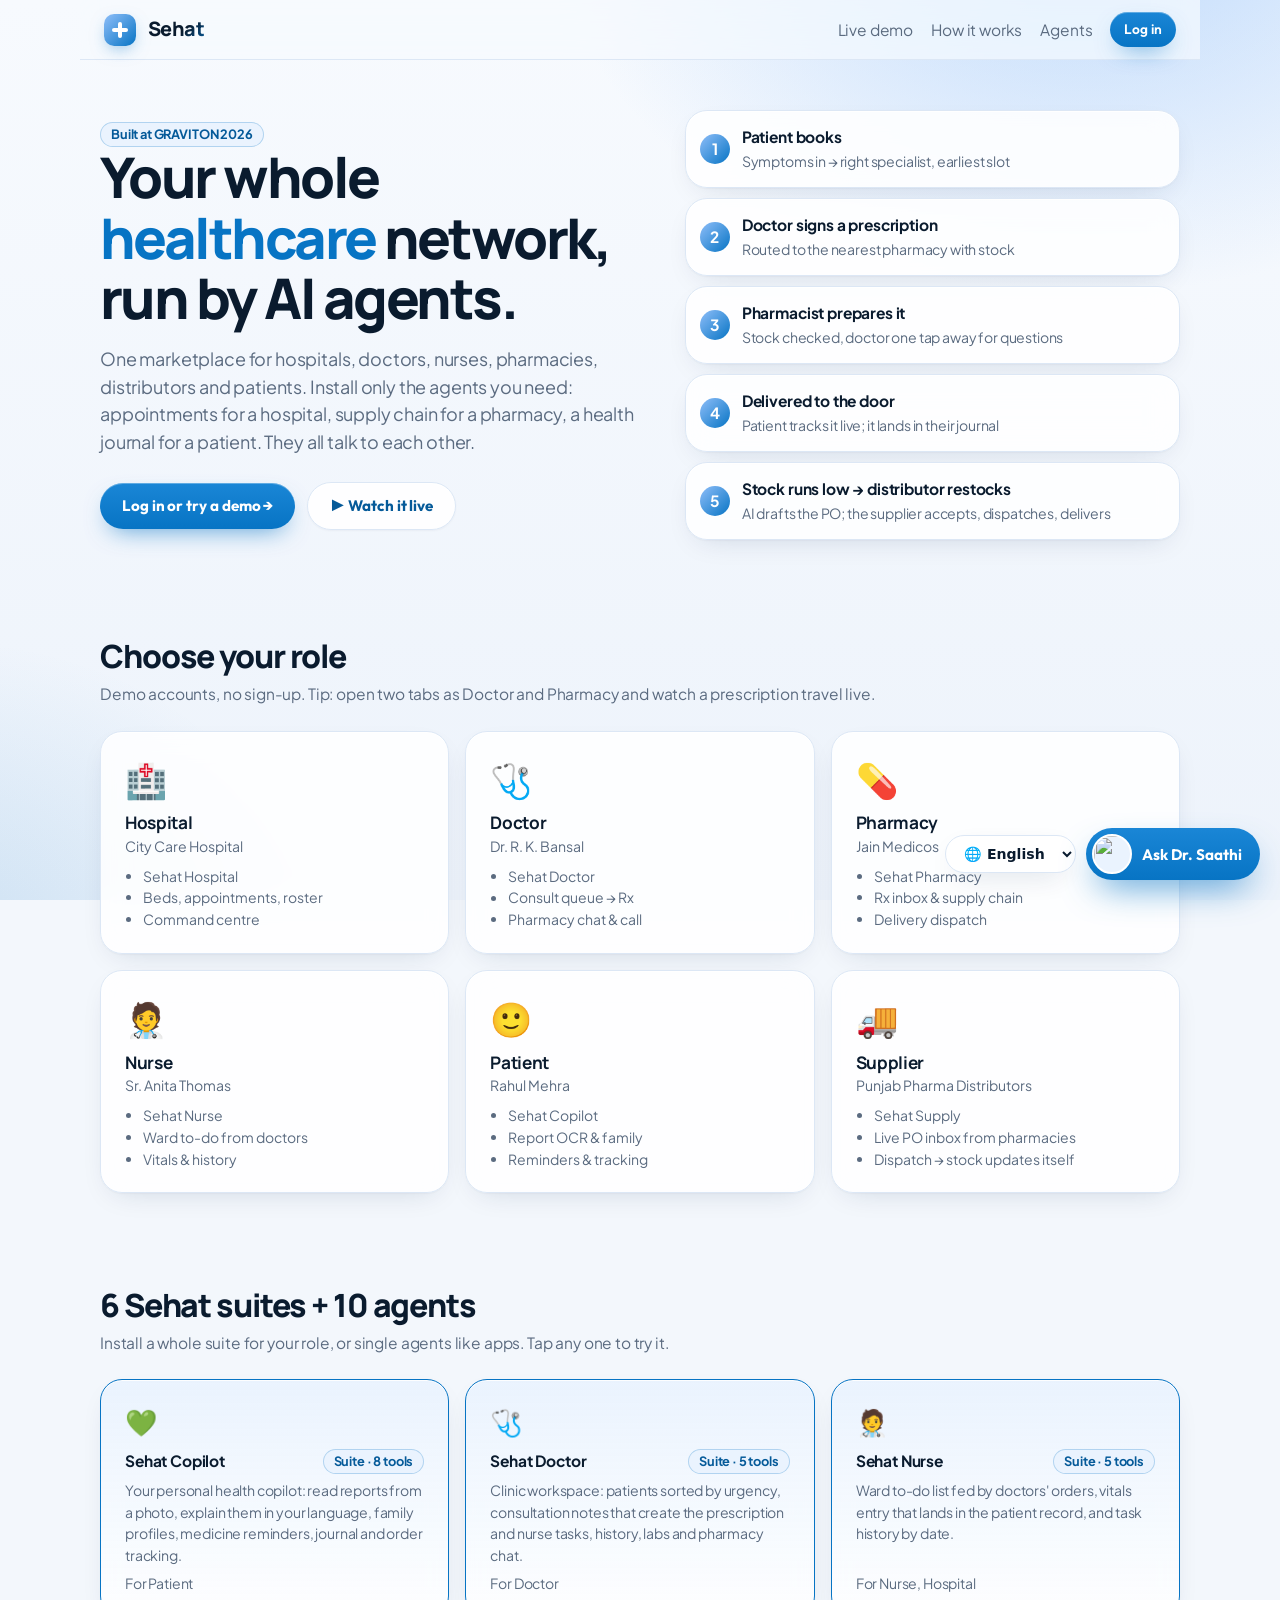
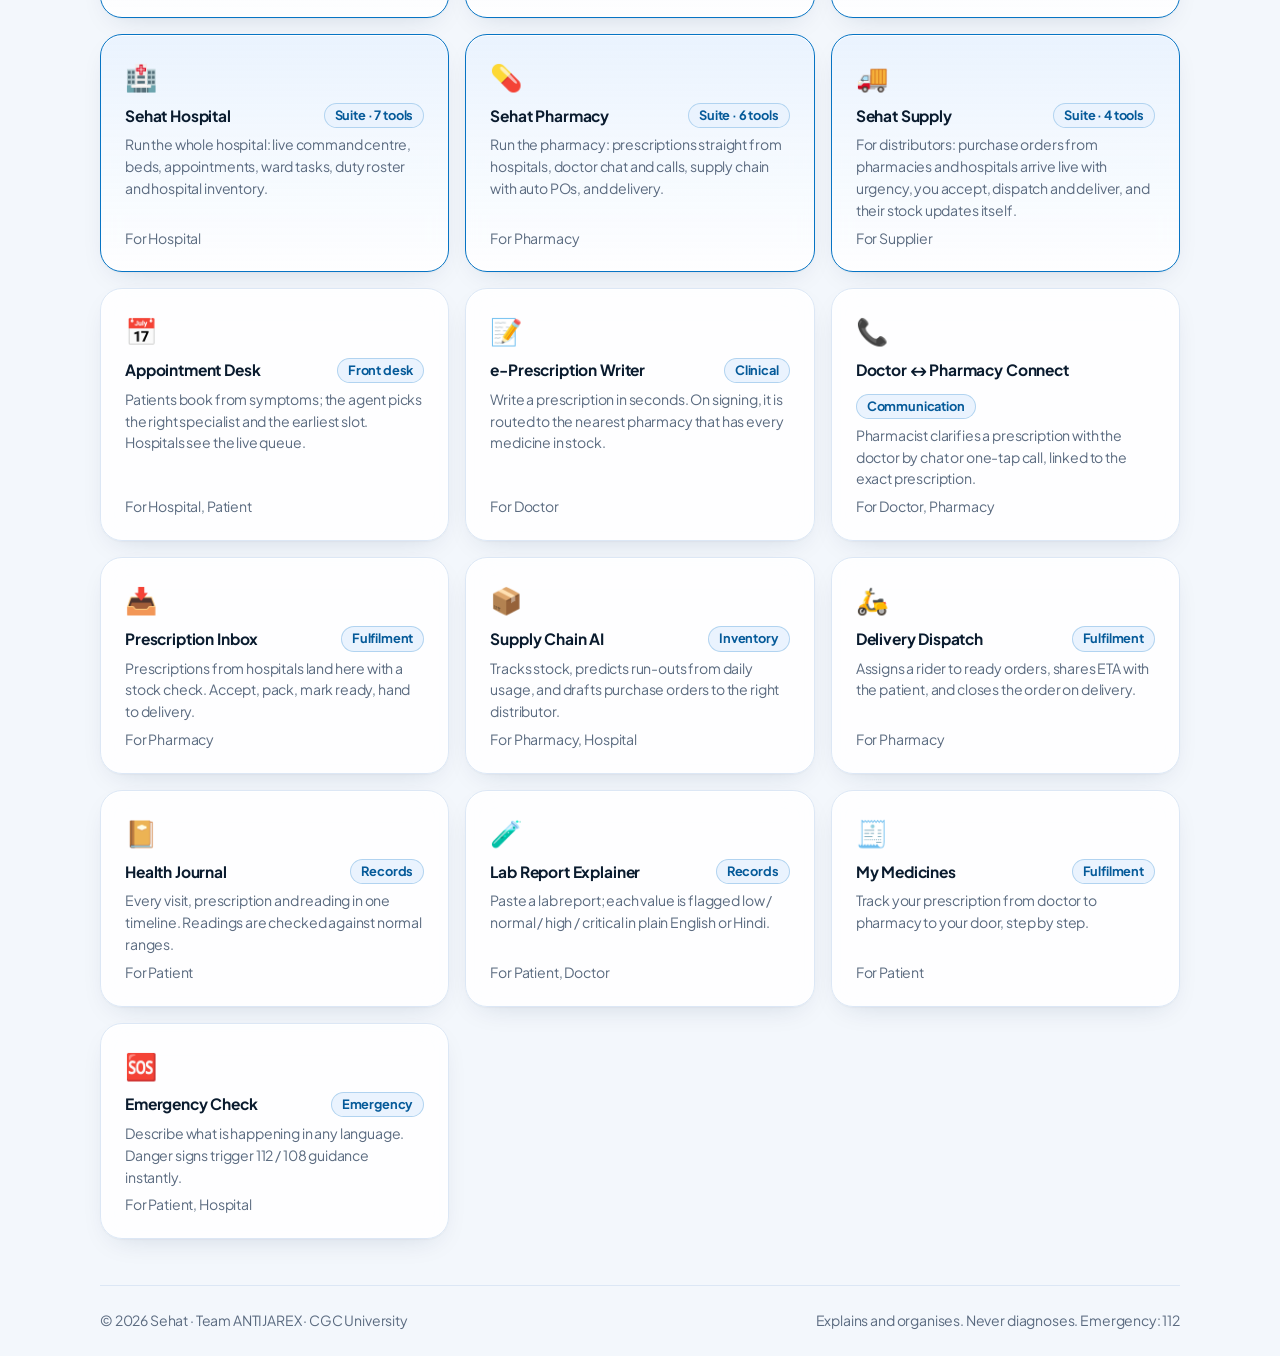
==== commit ba97ffb5: "feat: doctor sign-up, patient-approved pharmacy bills, Senior Mode - Sign-up by role: a doctor joins" ====
--- a/index.html
+++ b/index.html
@@ -47,7 +47,7 @@
 
 <footer><span>© 2026 Sehat · Team ANTIJAREX · CGC University</span><span>Explains and organises. Never diagnoses. Emergency: 112</span></footer>
 </div>
-<script src="data.js?v=20"></script>
+<script src="data.js?v=21"></script>
 <script>
 const WHAT={hospital:['Sehat Hospital','Beds, appointments, roster','Command centre'],doctor:['Sehat Doctor','Consult queue → Rx','Pharmacy chat & call'],nurse:['Sehat Nurse','Ward to-do from doctors','Vitals & history'],pharmacy:['Sehat Pharmacy','Rx inbox & supply chain','Delivery dispatch'],patient:['Sehat Copilot','Report OCR & family','Reminders & tracking'],supplier:['Sehat Supply','Live PO inbox from pharmacies','Dispatch → stock updates itself']};
 document.getElementById('roles').innerHTML=Object.entries(ROLES).map(([k,r])=>`<button class="card role" data-role="${k}" onclick="enter('${k}')"><span class="ic">${r.ic}</span><h3 style="margin-top:6px">${r.label}</h3><span class="muted">${r.org}</span><ul>${WHAT[k].map(x=>`<li>${x}</li>`).join('')}</ul></button>`).join('');
